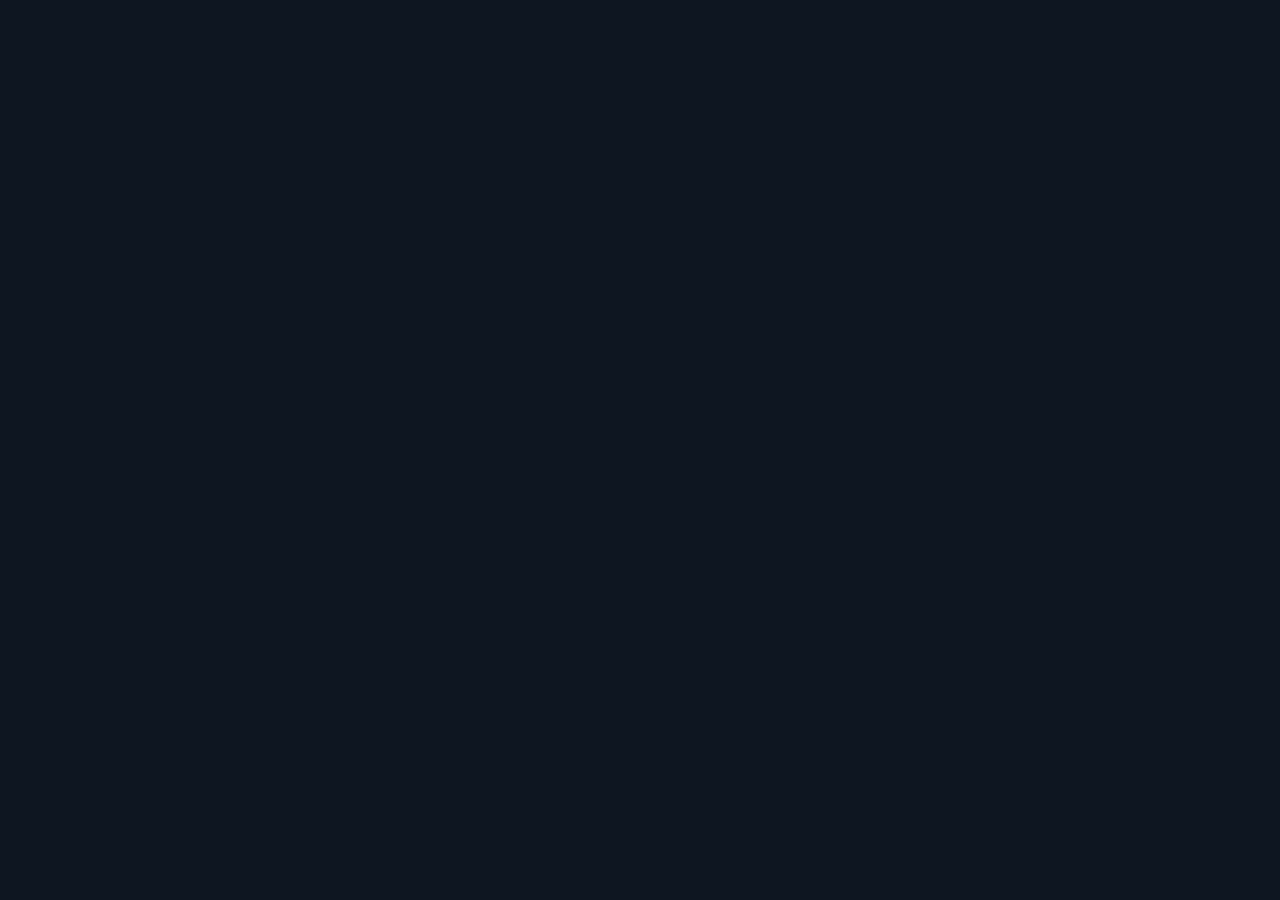
==== index.html @ a3496bfd "Create  index.html" ====
<!DOCTYPE html>
<html lang="fr">
<head>
  <meta charset="utf-8">
  <meta http-equiv="Content-Security-Policy" content="default-src 'none'; script-src 'self'; style-src 'self'; img-src 'self' data:; connect-src https://adkbmydcdkcdemmvzdiw.supabase.co; base-uri 'none'; form-action 'none'; require-trusted-types-for 'script'; trusted-types 'none'">
  <meta name="referrer" content="no-referrer">
  <meta name="viewport" content="width=device-width, initial-scale=1">
  <title>HUMANO</title>
  <link rel="stylesheet" href="css/styles.css">
  <script src="js/commun/config.js" defer></script>
  <script src="js/commun/ui.js" defer></script>
  <script src="js/commun/api.js" defer></script>
  <script src="js/candidat/anticheat.js" defer></script>
  <script src="js/candidat/candidat.js" defer></script>
</head>
<body>
  <a class="lien-evitement" href="#contenu">Aller au contenu</a>
  <main id="contenu" class="conteneur">
    <div id="message-global"></div>
    <section class="ecran" id="ecran-candidat" hidden>
      <h1 id="titre-candidat" tabindex="-1"></h1>
      <div id="candidat-contenu"></div>
    </section>
    <section class="ecran" id="ecran-attente" hidden>
      <h1 id="titre-attente" tabindex="-1">Veuillez patienter</h1>
      <p id="attente-message" class="attente"></p>
    </section>
  </main>
  <div id="annonce-polie" class="visuellement-cache" role="status" aria-live="polite"></div>
  <div id="annonce-urgente" class="visuellement-cache" role="alert" aria-live="assertive"></div>
  <dialog id="dialogue-confirmation" aria-labelledby="dialogue-message">
    <p id="dialogue-message"></p>
    <div class="actions">
      <button type="button" id="dialogue-annuler" class="bouton">Annuler</button>
      <button type="button" id="dialogue-ok" class="bouton-principal">Confirmer</button>
    </div>
  </dialog>
</body>
</html>
---- css/styles.css ----
:root {
  --bg: #0E1621;
  --surface: #172230;
  --texte: #E8EEF4;
  --texte-doux: #A7B4C2;
  --vert: #3DDC97;
  --orange: #FFB547;
  --rouge: #FF6B6B;
  --focus: #7CC4FF;
  --bordure-champ: #6B7D90;
  --flash: #7A1414;
  --surface-2: #1F2D3D;
  --bordure: #2A3A4D;
  --sur-vert: #0E1621;
  --blanc: #FFFFFF;
  --e1: 4px;
  --e2: 8px;
  --e3: 12px;
  --e4: 16px;
  --e5: 24px;
  --e6: 32px;
}

*, *::before, *::after {
  box-sizing: border-box;
}

html {
  font-size: 100%;
  scroll-behavior: smooth;
}

body {
  margin: 0;
  background-color: var(--bg);
  color: var(--texte);
  font-family: system-ui, -apple-system, BlinkMacSystemFont, 'Segoe UI', Roboto, Oxygen, Ubuntu, Cantarell, sans-serif;
  font-size: 1rem;
  line-height: 1.5;
  -webkit-text-size-adjust: 100%;
}

h1, h2, h3, p, ul, ol, dl, figure {
  margin-top: 0;
  margin-bottom: var(--e4);
}

h1 {
  font-size: 1.6rem;
  line-height: 1.25;
}

h2 {
  font-size: 1.2rem;
  line-height: 1.3;
}

h3 {
  font-size: 1.05rem;
  line-height: 1.35;
}

a {
  color: var(--focus);
  text-decoration: underline;
  text-underline-offset: 2px;
}

a:hover {
  text-decoration-thickness: 2px;
}

img {
  max-width: 100%;
  height: auto;
  display: block;
}

:focus-visible {
  outline: 3px solid var(--focus);
  outline-offset: 2px;
}

[hidden] {
  display: none !important;
}

.conteneur {
  width: 100%;
  max-width: 720px;
  margin-left: auto;
  margin-right: auto;
  padding: var(--e4);
}

.console-large {
  max-width: 1040px;
}

.ecran {
  outline: none;
}

.carte {
  background-color: var(--surface);
  border-radius: 12px;
  padding: var(--e4);
  margin-bottom: var(--e4);
  border: 1px solid var(--bordure);
}

.charte {
  background-color: var(--surface);
  border-radius: 12px;
  padding: var(--e4);
  margin-bottom: var(--e4);
  border: 1px solid var(--bordure);
  border-left: 4px solid var(--focus);
}

.entete {
  background-color: var(--surface);
  display: flex;
  justify-content: space-between;
  align-items: center;
  flex-wrap: wrap;
  gap: var(--e3);
  padding: var(--e3) var(--e4);
  border-bottom: 1px solid var(--bordure);
}

.marque {
  color: var(--vert);
  font-weight: 700;
  font-size: 1.2rem;
  letter-spacing: 0.05em;
  text-decoration: none;
}

.navigation {
  display: flex;
  flex-wrap: wrap;
  align-items: center;
  gap: var(--e4);
}

.navigation a, .sous-navigation a {
  color: var(--texte);
  text-decoration: none;
  padding: var(--e1) var(--e2);
  border-radius: 4px;
}

.navigation a:hover, .sous-navigation a:hover {
  background-color: var(--surface-2);
}

.navigation a[aria-current="page"], .sous-navigation a[aria-current="page"] {
  font-weight: 700;
  color: var(--vert);
}

.sous-navigation {
  display: flex;
  flex-wrap: wrap;
  align-items: center;
  gap: var(--e4);
  padding-bottom: var(--e3);
  margin-bottom: var(--e4);
  border-bottom: 1px solid var(--bordure);
}

.lien-evitement {
  position: absolute;
  top: -100px;
  left: var(--e4);
  z-index: 1000;
  background-color: var(--vert);
  color: var(--sur-vert);
  padding: var(--e2) var(--e4);
  font-weight: 700;
  border-radius: 8px;
  text-decoration: none;
}

.lien-evitement:focus {
  top: var(--e4);
}

.visuellement-cache {
  position: absolute;
  width: 1px;
  height: 1px;
  padding: 0;
  margin: -1px;
  overflow: hidden;
  clip: rect(0, 0, 0, 0);
  white-space: nowrap;
  border: 0;
}

.bouton {
  display: inline-flex;
  align-items: center;
  justify-content: center;
  background-color: transparent;
  border: 1px solid var(--bordure-champ);
  color: var(--texte);
  border-radius: 8px;
  padding: 10px var(--e4);
  min-height: 44px;
  font-family: inherit;
  font-size: 1rem;
  font-weight: 500;
  text-decoration: none;
  cursor: pointer;
  transition: background-color 0.2s;
}

.bouton:hover {
  background-color: var(--surface-2);
}

.bouton-principal {
  display: inline-flex;
  align-items: center;
  justify-content: center;
  background-color: var(--vert);
  border: none;
  color: var(--sur-vert);
  font-weight: 700;
  border-radius: 8px;
  padding: 10px var(--e4);
  min-height: 44px;
  font-family: inherit;
  font-size: 1rem;
  text-decoration: none;
  cursor: pointer;
  transition: filter 0.2s;
}

.bouton-principal:hover {
  filter: brightness(1.08);
}

.bouton-danger {
  display: inline-flex;
  align-items: center;
  justify-content: center;
  background-color: transparent;
  border: 2px solid var(--rouge);
  color: var(--rouge);
  font-weight: 700;
  border-radius: 8px;
  padding: 10px var(--e4);
  min-height: 44px;
  font-family: inherit;
  font-size: 1rem;
  text-decoration: none;
  cursor: pointer;
  transition: background-color 0.2s;
}

.bouton-danger:hover {
  background-color: rgba(255, 107, 107, 0.1);
}

button:disabled, .bouton:disabled, .bouton-principal:disabled, .bouton-danger:disabled {
  opacity: 0.55;
  cursor: not-allowed;
  filter: none;
  pointer-events: none;
}

.actions {
  display: flex;
  flex-wrap: wrap;
  gap: var(--e2);
  margin-top: var(--e4);
}

.champ {
  margin-bottom: var(--e4);
}

.champ label {
  display: block;
  font-weight: 700;
  margin-bottom: var(--e1);
}

input[type="text"], input[type="email"], input[type="password"], input[type="number"], select, textarea {
  width: 100%;
  background-color: var(--bg);
  color: var(--texte);
  border: 1px solid var(--bordure-champ);
  border-radius: 8px;
  padding: 10px var(--e3);
  min-height: 44px;
  font-family: inherit;
  font-size: 1rem;
}

textarea {
  min-height: 120px;
  resize: vertical;
}

input[aria-invalid="true"], select[aria-invalid="true"], textarea[aria-invalid="true"] {
  border: 2px solid var(--rouge);
}

input[type="checkbox"], input[type="radio"] {
  width: 24px;
  height: 24px;
  accent-color: var(--vert);
  cursor: pointer;
}

.option-choix {
  display: flex;
  align-items: center;
  gap: var(--e3);
  min-height: 44px;
  padding: var(--e2);
  border-radius: 8px;
  cursor: pointer;
}

.option-choix:hover {
  background-color: var(--surface-2);
}

fieldset {
  border: 1px solid var(--bordure-champ);
  border-radius: 8px;
  padding: var(--e3);
  margin-left: 0;
  margin-right: 0;
  margin-bottom: var(--e4);
}

legend {
  font-weight: 700;
  padding: 0 var(--e1);
}

.aide {
  color: var(--texte-doux);
  font-size: 0.9rem;
  margin-top: var(--e1);
}

.compteur {
  color: var(--texte-doux);
  font-size: 0.9rem;
  text-align: right;
  margin-top: var(--e1);
}

.erreur-champ {
  color: var(--rouge);
  font-size: 0.9rem;
  margin-top: var(--e1);
  margin-bottom: 0;
}

.message {
  background-color: var(--surface-2);
  border-radius: 8px;
  padding: var(--e3);
  border-left: 4px solid var(--focus);
  margin-bottom: var(--e4);
}

.message-info {
  border-left-color: var(--focus);
}

.message-succes {
  border-left-color: var(--vert);
}

.message-erreur {
  border-left-color: var(--rouge);
}

.grille-2 {
  display: grid;
  grid-template-columns: 1fr;
  gap: var(--e4);
}

.tableau-defilant {
  overflow-x: auto;
  margin-bottom: var(--e4);
}

.tableau {
  width: 100%;
  border-collapse: collapse;
}

.tableau caption {
  text-align: left;
  font-weight: 700;
  margin-bottom: var(--e2);
}

.tableau th, .tableau td {
  padding: var(--e2) 10px;
  border-bottom: 1px solid var(--bordure-champ);
  text-align: left;
}

.tableau th {
  background-color: var(--surface-2);
}

.definitions {
  display: grid;
  grid-template-columns: 1fr;
  gap: var(--e2);
  margin-bottom: var(--e4);
}

.definitions dt {
  color: var(--texte-doux);
}

.definitions dd {
  margin-left: 0;
  margin-bottom: var(--e2);
}

.etiquette-statut {
  display: inline-block;
  padding: 2px 10px;
  border-radius: 999px;
  border: 2px solid var(--bordure-champ);
  color: var(--texte);
  font-size: 0.9rem;
}

.statut-brouillon {
  border-color: var(--texte-doux);
}

.statut-ouvert {
  border-color: var(--vert);
}

.statut-ferme {
  border-color: var(--orange);
}

.statut-archive {
  border-color: var(--bordure-champ);
}

.statut-correct {
  color: var(--vert);
  font-weight: 700;
}

.statut-incorrect {
  color: var(--rouge);
  font-weight: 700;
}

.liste-etiquettes {
  display: flex;
  flex-wrap: wrap;
  gap: var(--e2);
  list-style: none;
  padding: 0;
  margin: var(--e2) 0 var(--e4) 0;
}

.liste-etiquettes li {
  background-color: var(--surface-2);
  border-radius: 999px;
  padding: var(--e1) var(--e1) var(--e1) var(--e3);
  display: inline-flex;
  align-items: center;
  gap: var(--e2);
}

.liste-etiquettes li .bouton {
  min-height: 32px;
  padding: 2px var(--e2);
  font-size: 0.85rem;
  border-radius: 999px;
}

.editeur-question {
  background-color: var(--surface-2);
  border: 1px solid var(--bordure);
  border-radius: 8px;
  padding: var(--e3);
  margin-bottom: var(--e3);
}

.qr {
  margin: 0 0 var(--e4) 0;
  display: inline-flex;
  flex-direction: column;
  gap: var(--e2);
}

.qr img {
  width: 240px;
  height: 240px;
  background-color: var(--blanc);
  padding: var(--e2);
  border-radius: 8px;
}

.bandeau-simulation {
  position: sticky;
  top: 0;
  z-index: 10;
  background-color: var(--surface);
  border-bottom: 1px solid var(--bordure-champ);
  padding: var(--e3) var(--e4);
  margin: calc(-1 * var(--e4)) calc(-1 * var(--e4)) var(--e4) calc(-1 * var(--e4));
}

.chrono-global {
  font-size: 1.5rem;
  font-weight: 700;
  font-variant-numeric: tabular-nums;
  margin-bottom: var(--e1);
}

.chrono-global.chrono-orange {
  color: var(--orange);
}

.chrono-global.chrono-rouge {
  color: var(--rouge);
}

.etape-libelle {
  font-weight: 700;
  color: var(--texte-doux);
  font-size: 0.9rem;
  margin-bottom: var(--e2);
}

.jauge-bloc {
  margin: var(--e2) 0;
}

.jauge-libelle {
  font-size: 0.9rem;
  font-weight: 700;
  margin-bottom: var(--e1);
}

.jauge {
  height: 12px;
  background-color: var(--surface-2);
  border: 1px solid var(--bordure-champ);
  border-radius: 6px;
  overflow: hidden;
}

.jauge-remplissage {
  height: 100%;
  width: 0%;
  transition: width 0.2s ease-out;
  background-color: var(--vert);
}

.jauge.niveau-calme .jauge-remplissage {
  background-color: var(--vert);
}

.jauge.niveau-tendu .jauge-remplissage {
  background-color: var(--orange);
}

.jauge.niveau-rupture .jauge-remplissage {
  background-color: var(--rouge);
}

.fil {
  display: flex;
  flex-direction: column;
  gap: var(--e2);
  margin: var(--e4) 0;
}

.bulle {
  border-radius: 12px;
  padding: 10px var(--e3);
  max-width: 85%;
}

.bulle-auteur {
  font-weight: 700;
  font-size: 0.9rem;
  margin-bottom: var(--e1);
}

.bulle-interlocuteur {
  align-self: flex-start;
  background-color: var(--surface-2);
  border-left: 4px solid var(--focus);
}

.bulle-candidat {
  align-self: flex-end;
  background-color: var(--surface);
  border-right: 4px solid var(--vert);
}

.zone-alertes {
  border-left: 4px solid var(--orange);
  padding: var(--e2) var(--e3);
  font-size: 0.9rem;
  margin-bottom: var(--e2);
  background-color: var(--surface-2);
}

.zone-flash {
  background-color: var(--flash);
  color: var(--blanc);
  font-weight: 700;
  border-radius: 8px;
  padding: var(--e3);
  margin-bottom: var(--e3);
  animation: pulsation-flash 1s infinite alternate;
}

@keyframes pulsation-flash {
  from { opacity: 1; }
  to { opacity: 0.85; }
}

.saisie {
  margin-top: var(--e4);
}

.note-finale {
  font-size: 2.5rem;
  font-weight: 700;
  color: var(--vert);
  margin-bottom: var(--e2);
}

.texte-libre {
  white-space: pre-wrap;
  background-color: var(--surface-2);
  border-radius: 8px;
  padding: var(--e3);
}

.attente {
  text-align: center;
  font-size: 1.1rem;
  padding: var(--e5) 0;
}

.attente::after {
  content: '';
  display: inline-block;
  animation: points-attente 1.5s infinite steps(4, start);
}

@keyframes points-attente {
  0% { content: ''; }
  25% { content: '.'; }
  50% { content: '..'; }
  75% { content: '...'; }
}

.entete-impression {
  display: none;
}

dialog {
  background-color: var(--surface);
  color: var(--texte);
  border: 1px solid var(--bordure-champ);
  border-radius: 12px;
  padding: var(--e5);
  max-width: 480px;
  width: calc(100% - 32px);
}

dialog::backdrop {
  background-color: rgba(0, 0, 0, 0.6);
}

@media (min-width: 480px) {
  .definitions {
    grid-template-columns: max-content 1fr;
    gap: var(--e2) var(--e4);
  }
}

@media (min-width: 768px) {
  .carte, .charte {
    padding: var(--e5);
  }
  .grille-2 {
    grid-template-columns: 1fr 1fr;
  }
}

@media (max-width: 767px) {
  .saisie {
    position: sticky;
    bottom: 0;
    background-color: var(--bg);
    padding-top: var(--e2);
    padding-bottom: var(--e2);
    border-top: 1px solid var(--bordure);
  }
}

@media (forced-colors: active) {
  .bouton, .bouton-principal, .bouton-danger, input, select, textarea, .carte, .charte, .jauge {
    border-color: ButtonText;
  }
  .jauge-remplissage {
    background-color: Highlight;
  }
  :focus-visible {
    outline-color: Highlight;
  }
}

@media (prefers-reduced-motion: reduce) {
  *, *::before, *::after {
    animation-duration: 0.001s !important;
    animation-iteration-count: 1 !important;
    transition-duration: 0.001s !important;
  }
  html {
    scroll-behavior: auto;
  }
  .attente::after {
    content: '...';
    animation: none;
  }
  .zone-flash {
    animation: none;
  }
}

@media print {
  body {
    background-color: var(--blanc) !important;
    color: #000000 !important;
  }
  .carte, .charte {
    background-color: var(--blanc) !important;
    border: 1px solid #999999 !important;
    break-inside: avoid;
    color: #000000 !important;
  }
  .entete, nav, button, .bouton, .bouton-principal, .bouton-danger, .actions,
  .lien-evitement, .ne-pas-imprimer, #message-global {
    display: none !important;
  }
  .entete-impression {
    display: block !important;
    font-size: 1.2rem;
    font-weight: 700;
    margin-bottom: var(--e4);
    border-bottom: 2px solid #000000;
    padding-bottom: var(--e2);
  }
}
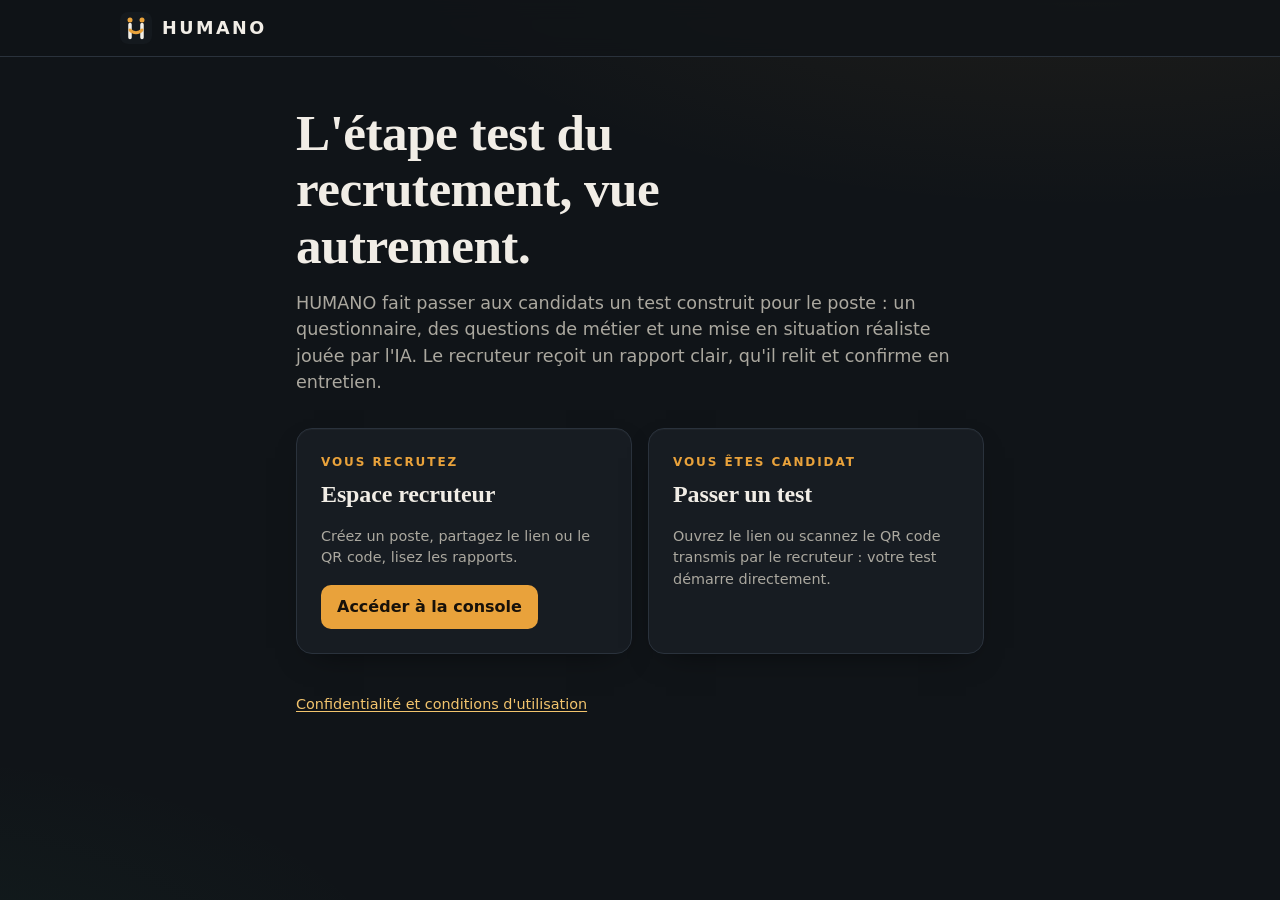
==== commit a05dfa20: "Add files via upload" ====
--- a/index.html
+++ b/index.html
@@ -6,6 +6,7 @@
   <meta name="referrer" content="no-referrer">
   <meta name="viewport" content="width=device-width, initial-scale=1">
   <title>HUMANO</title>
+  <link rel="icon" href="img/favicon.svg" type="image/svg+xml">
   <link rel="stylesheet" href="css/styles.css">
   <script src="js/commun/config.js" defer></script>
   <script src="js/commun/ui.js" defer></script>
@@ -15,6 +16,9 @@
 </head>
 <body>
   <a class="lien-evitement" href="#contenu">Aller au contenu</a>
+  <header class="entete">
+    <a class="marque" href="./"><img src="img/logo.svg" alt="" width="32" height="32"><span>HUMANO</span></a>
+  </header>
   <main id="contenu" class="conteneur">
     <div id="message-global"></div>
     <section class="ecran" id="ecran-candidat" hidden>
--- a/css/styles.css
+++ b/css/styles.css
@@ -1,18 +1,23 @@
 :root {
-  --bg: #0E1621;
-  --surface: #172230;
-  --texte: #E8EEF4;
-  --texte-doux: #A7B4C2;
-  --vert: #3DDC97;
-  --orange: #FFB547;
-  --rouge: #FF6B6B;
-  --focus: #7CC4FF;
-  --bordure-champ: #6B7D90;
+  --bg: #101418;
+  --surface: #171C22;
+  --texte: #F1EDE6;
+  --texte-doux: #ABA89F;
+  --vert: #3FC98A;
+  --orange: #F0A53A;
+  --rouge: #FF7A6B;
+  --focus: #F2C46D;
+  --bordure-champ: #58626E;
   --flash: #7A1414;
-  --surface-2: #1F2D3D;
-  --bordure: #2A3A4D;
-  --sur-vert: #0E1621;
+  --surface-2: #1F262E;
+  --bordure: #2A323C;
+  --sur-vert: #0E1418;
   --blanc: #FFFFFF;
+  --accent: #E9A23B;
+  --accent-doux: rgba(233, 162, 59, 0.12);
+  --sur-accent: #17110A;
+  --ombre: 0 1px 0 rgba(255, 255, 255, 0.03) inset, 0 12px 32px -18px rgba(0, 0, 0, 0.7);
+  --titre: 'Iowan Old Style', 'Palatino Linotype', Palatino, Georgia, ui-serif, serif;
   --e1: 4px;
   --e2: 8px;
   --e3: 12px;
@@ -775,3 +780,472 @@
     padding-bottom: var(--e2);
   }
 }
+
+
+/* Identité visuelle HUMANO : encre et safran */
+
+body {
+  background:
+    radial-gradient(1200px 500px at 85% -10%, rgba(233, 162, 59, 0.08), transparent 60%),
+    radial-gradient(900px 400px at -10% 110%, rgba(63, 201, 138, 0.05), transparent 60%),
+    var(--bg);
+  background-attachment: fixed;
+  min-height: 100vh;
+}
+
+h1 {
+  font-family: var(--titre);
+  font-weight: 600;
+  font-size: clamp(1.7rem, 1.2rem + 1.6vw, 2.3rem);
+  letter-spacing: -0.01em;
+}
+
+h2 {
+  font-weight: 650;
+  letter-spacing: -0.005em;
+}
+
+a {
+  color: var(--focus);
+}
+
+.entete {
+  position: sticky;
+  top: 0;
+  z-index: 50;
+  background-color: rgba(16, 20, 24, 0.82);
+  -webkit-backdrop-filter: blur(10px);
+  backdrop-filter: blur(10px);
+  padding: var(--e3) max(var(--e4), calc((100vw - 1040px) / 2));
+}
+
+.marque {
+  display: inline-flex;
+  align-items: center;
+  gap: 10px;
+  color: var(--texte);
+  font-weight: 750;
+  font-size: 1.1rem;
+  letter-spacing: 0.14em;
+}
+
+.marque img {
+  width: 32px;
+  height: 32px;
+}
+
+.navigation {
+  gap: var(--e2);
+}
+
+.navigation a, .sous-navigation a {
+  color: var(--texte-doux);
+  padding: 8px 12px;
+  border-radius: 999px;
+  transition: color 0.15s, background-color 0.15s;
+}
+
+.navigation a:hover, .sous-navigation a:hover {
+  color: var(--texte);
+}
+
+.navigation a[aria-current="page"], .sous-navigation a[aria-current="page"] {
+  color: var(--sur-accent);
+  background-color: var(--accent);
+}
+
+.sous-navigation {
+  gap: var(--e2);
+}
+
+.utilisateur {
+  color: var(--texte-doux);
+  font-size: 0.9rem;
+  padding-left: var(--e3);
+  border-left: 1px solid var(--bordure);
+}
+
+.utilisateur:empty {
+  display: none;
+}
+
+.pastille {
+  display: inline-flex;
+  align-items: center;
+  justify-content: center;
+  min-width: 20px;
+  height: 20px;
+  padding: 0 6px;
+  margin-left: 4px;
+  border-radius: 999px;
+  background-color: var(--rouge);
+  color: var(--sur-accent);
+  font-size: 0.75rem;
+  font-weight: 800;
+}
+
+.carte {
+  border-radius: 16px;
+  padding: var(--e5);
+  box-shadow: var(--ombre);
+}
+
+.bouton-principal {
+  background-color: var(--accent);
+  color: var(--sur-accent);
+  border-radius: 10px;
+  transition: transform 0.15s, filter 0.15s;
+}
+
+.bouton-principal:hover {
+  transform: translateY(-1px);
+}
+
+.bouton, .bouton-danger {
+  border-radius: 10px;
+}
+
+.lien-evitement {
+  background-color: var(--accent);
+  color: var(--sur-accent);
+}
+
+input, select, textarea {
+  border-radius: 10px;
+}
+
+input:focus-visible, select:focus-visible, textarea:focus-visible {
+  border-color: var(--accent);
+}
+
+.ecran:not([hidden]) {
+  animation: apparition 0.22s ease-out;
+}
+
+@keyframes apparition {
+  from { opacity: 0; transform: translateY(6px); }
+  to { opacity: 1; transform: none; }
+}
+
+.surtitre {
+  text-transform: uppercase;
+  letter-spacing: 0.16em;
+  font-size: 0.75rem;
+  font-weight: 700;
+  color: var(--accent);
+  margin-bottom: var(--e2);
+}
+
+/* Connexion */
+
+.connexion-grille {
+  display: grid;
+  gap: var(--e5);
+  align-items: center;
+  min-height: calc(100vh - 160px);
+}
+
+.connexion-marque img {
+  width: 64px;
+  height: 64px;
+  margin-bottom: var(--e5);
+}
+
+.connexion-accroche {
+  font-family: var(--titre);
+  font-size: clamp(1.8rem, 1.3rem + 2vw, 2.8rem);
+  line-height: 1.15;
+  margin-bottom: var(--e5);
+}
+
+.connexion-points {
+  list-style: none;
+  padding: 0;
+  color: var(--texte-doux);
+}
+
+.connexion-points li {
+  padding: 10px 0 10px 22px;
+  border-top: 1px solid var(--bordure);
+  position: relative;
+}
+
+.connexion-points li::before {
+  content: '';
+  position: absolute;
+  left: 0;
+  top: 19px;
+  width: 8px;
+  height: 8px;
+  border-radius: 50%;
+  background-color: var(--accent);
+}
+
+.connexion-formulaire .carte {
+  padding: var(--e6) var(--e5);
+}
+
+/* Tableau de bord */
+
+.accueil-intro {
+  display: flex;
+  flex-wrap: wrap;
+  justify-content: space-between;
+  align-items: center;
+  gap: var(--e3);
+  margin-bottom: var(--e5);
+}
+
+.accueil-intro .aide::first-letter {
+  text-transform: uppercase;
+}
+
+.accueil-intro .actions {
+  margin-top: 0;
+}
+
+.tuiles {
+  display: grid;
+  grid-template-columns: repeat(2, minmax(0, 1fr));
+  gap: var(--e3);
+  margin-bottom: var(--e4);
+}
+
+.tuile {
+  display: flex;
+  flex-direction: column;
+  gap: 2px;
+  padding: var(--e4) var(--e5);
+  background-color: var(--surface);
+  border: 1px solid var(--bordure);
+  border-radius: 16px;
+  color: var(--texte);
+  text-decoration: none;
+  box-shadow: var(--ombre);
+  transition: border-color 0.15s, transform 0.15s;
+}
+
+.tuile:hover {
+  border-color: var(--accent);
+  transform: translateY(-2px);
+}
+
+.tuile-valeur {
+  font-family: var(--titre);
+  font-size: 2.2rem;
+  line-height: 1.1;
+  font-variant-numeric: tabular-nums;
+}
+
+.tuile-libelle {
+  color: var(--texte-doux);
+  font-size: 0.9rem;
+}
+
+.tuile-accent {
+  background-color: var(--accent-doux);
+  border-color: rgba(233, 162, 59, 0.45);
+}
+
+.tuile-accent .tuile-valeur {
+  color: var(--accent);
+}
+
+.liste-acces, .liste-alertes {
+  list-style: none;
+  padding: 0;
+  margin: 0;
+}
+
+.acces, .raccourci {
+  display: grid;
+  grid-template-columns: 1fr auto;
+  grid-template-areas: 'titre statut' 'detail statut';
+  align-items: center;
+  column-gap: var(--e3);
+  padding: 12px 14px;
+  margin: 0 -14px;
+  border-radius: 12px;
+  color: var(--texte);
+  text-decoration: none;
+  transition: background-color 0.15s;
+}
+
+.acces:hover, .raccourci:hover {
+  background-color: var(--surface-2);
+}
+
+.liste-acces li + li .acces {
+  border-top: 1px solid var(--bordure);
+  border-radius: 0 0 12px 12px;
+}
+
+.acces-titre {
+  grid-area: titre;
+  font-weight: 600;
+}
+
+.acces-detail {
+  grid-area: detail;
+  color: var(--texte-doux);
+  font-size: 0.875rem;
+}
+
+.acces .etiquette-statut {
+  grid-area: statut;
+}
+
+.test-en_cours { color: var(--focus); border-color: var(--focus); }
+.test-termine { color: var(--accent); border-color: var(--accent); }
+.test-evalue { color: var(--vert); border-color: var(--vert); }
+
+.raccourcis {
+  display: grid;
+  gap: var(--e2);
+}
+
+.raccourci {
+  display: flex;
+  flex-direction: column;
+  margin: 0;
+  border: 1px solid var(--bordure);
+}
+
+.raccourci:hover {
+  border-color: var(--accent);
+}
+
+.alerte {
+  display: grid;
+  grid-template-columns: auto 1fr;
+  column-gap: var(--e3);
+  row-gap: 2px;
+  padding: 12px 0;
+  border-top: 1px solid var(--bordure);
+}
+
+.alerte:first-child {
+  border-top: none;
+  padding-top: 0;
+}
+
+.alerte-niveau {
+  grid-row: span 2;
+  align-self: start;
+  font-size: 0.7rem;
+  font-weight: 800;
+  text-transform: uppercase;
+  letter-spacing: 0.08em;
+  padding: 3px 8px;
+  border-radius: 999px;
+  background-color: var(--surface-2);
+  color: var(--texte-doux);
+}
+
+.alerte-action .alerte-niveau {
+  background-color: var(--accent);
+  color: var(--sur-accent);
+}
+
+.alerte-vigilance .alerte-niveau {
+  background-color: rgba(255, 122, 107, 0.16);
+  color: var(--rouge);
+}
+
+.alerte-texte {
+  color: var(--texte);
+  text-decoration: none;
+}
+
+.alerte-texte:hover {
+  text-decoration: underline;
+}
+
+.alerte-date {
+  color: var(--texte-doux);
+  font-size: 0.8rem;
+}
+
+/* Page d'accueil publique */
+
+.page-accueil #titre-candidat {
+  font-size: clamp(2rem, 1.3rem + 3vw, 3.2rem);
+  line-height: 1.1;
+  margin-top: var(--e6);
+  max-width: 16ch;
+}
+
+.accueil-sous-titre {
+  color: var(--texte-doux);
+  font-size: 1.1rem;
+  max-width: 60ch;
+  margin-bottom: var(--e6);
+}
+
+.carte-choix h2 {
+  font-family: var(--titre);
+  font-size: 1.5rem;
+}
+
+.pied-accueil {
+  margin-top: var(--e5);
+}
+
+@media (min-width: 768px) {
+  .tuiles {
+    grid-template-columns: repeat(4, minmax(0, 1fr));
+  }
+
+  .raccourcis {
+    grid-template-columns: repeat(4, minmax(0, 1fr));
+  }
+
+  .connexion-grille {
+    grid-template-columns: 1.1fr 1fr;
+    gap: 64px;
+  }
+}
+
+@media (max-width: 767px) {
+  .connexion-points {
+    display: none;
+  }
+
+  .connexion-grille {
+    min-height: 0;
+  }
+
+  .utilisateur {
+    display: none;
+  }
+}
+
+@media (prefers-reduced-motion: reduce) {
+  .ecran:not([hidden]), .tuile, .bouton-principal {
+    animation: none;
+    transition: none;
+  }
+}
+
+@media print {
+  body {
+    background: #FFFFFF;
+  }
+
+  .entete {
+    position: static;
+  }
+}
+
+[tabindex="-1"]:focus:not(:focus-visible) {
+  outline: none;
+}
+
+.raccourci {
+  align-items: flex-start;
+  text-align: left;
+}
+
+h1[tabindex="-1"]:focus {
+  outline: none;
+}
